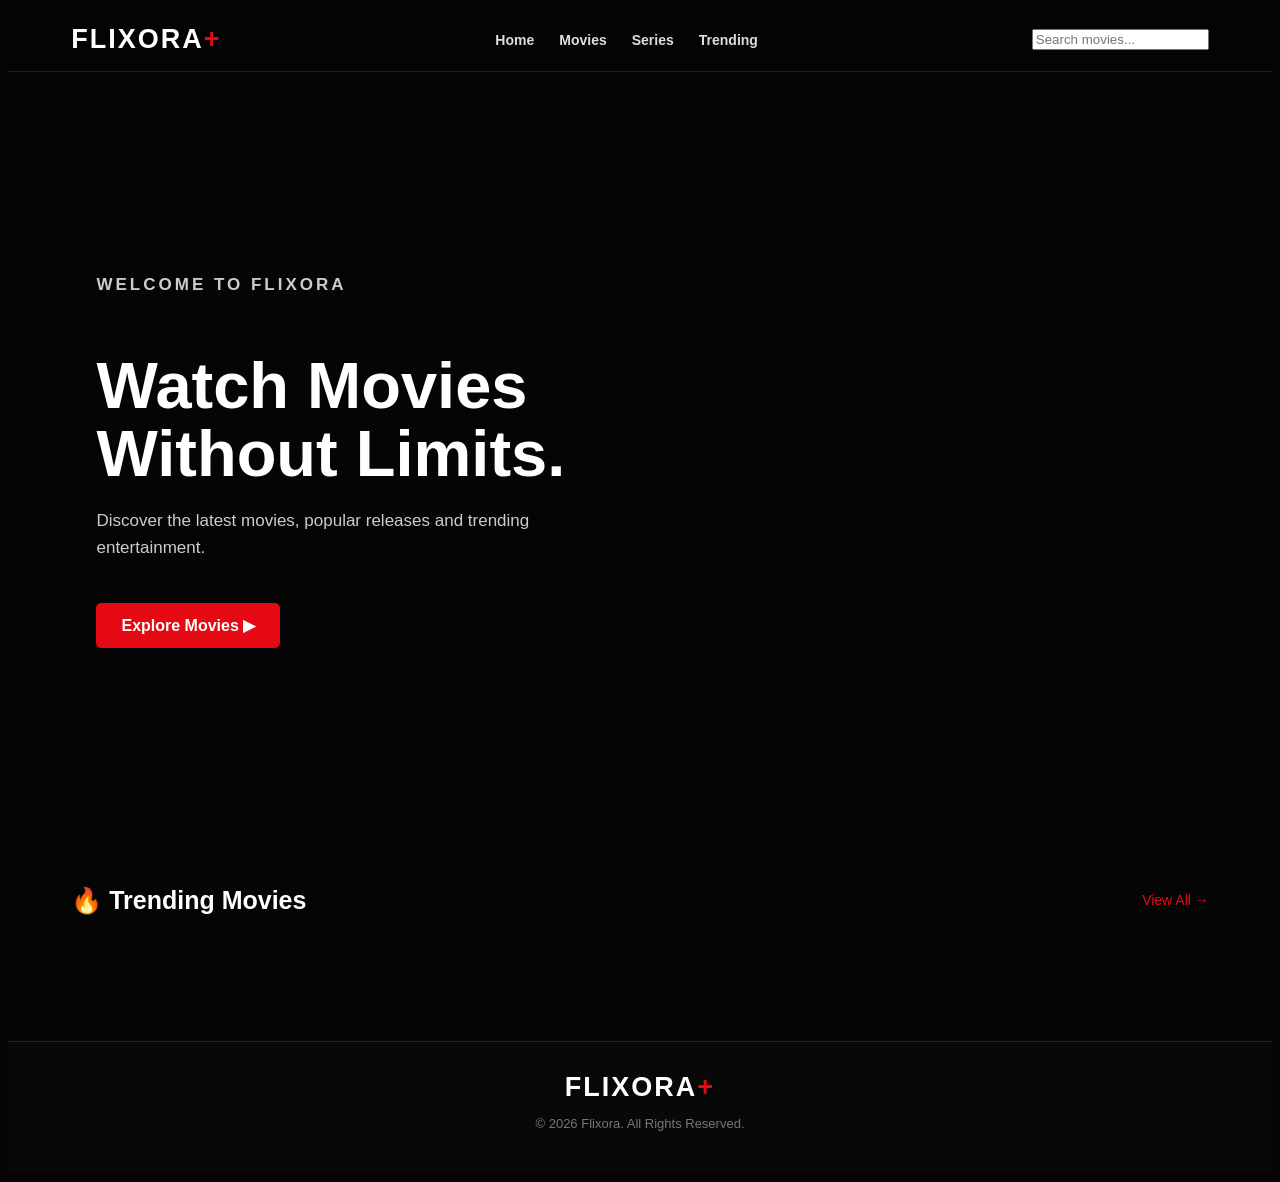
==== index.html @ 669cb9f0 "Add Flixora website files" ====
<!DOCTYPE html>
<html lang="en">

<head>
    <meta charset="UTF-8">
    <meta name="viewport" content="width=device-width, initial-scale=1.0">

    <title>Flixora 🎬</title>

    <link rel="stylesheet" href="style.css">
</head>

<body>

    <!-- ================= HEADER ================= -->

    <header class="header">

        <div class="logo">
            FLIXORA<span>+</span>
        </div>

        <nav>
            <a href="#">Home</a>
            <a href="#">Movies</a>
            <a href="#">Series</a>
            <a href="#">Trending</a>
        </nav>

        <div class="search-box">
            <input
                type="text"
                id="searchInput"
                placeholder="Search movies..."
            >
        </div>

    </header>


    <!-- ================= HERO ================= -->

    <section class="hero">

        <div class="hero-content">

            <p class="hero-small">
                WELCOME TO FLIXORA
            </p>

            <h1>
                Watch Movies<br>
                Without Limits.
            </h1>

            <p>
                Discover the latest movies, popular releases
                and trending entertainment.
            </p>

            <button class="hero-btn">
                Explore Movies ▶
            </button>

        </div>

    </section>

<!-- ================= MY LIST ================= -->

<section
    class="movies-section my-list-section"
    id="myListSection"
    style="display: none;"
>

    <div class="section-title">

        <h2>
            ❤️ My List
        </h2>

        <span>
            Your Saved Movies
        </span>

    </div>


    <div
        class="movie-grid"
        id="myListMovies"
    >

    </div>

</section>


    <!-- ================= MOVIES ================= -->

    <section class="movies-section">

        <div class="section-title">

            <h2>
                🔥 Trending Movies
            </h2>

            <span>
                View All →
            </span>

        </div>


        <div class="movie-grid">

<div id="databaseMovies"></div>

        </div>

    </section>


    <!-- ================= FOOTER ================= -->

    <footer>

        <div class="logo">
            FLIXORA<span>+</span>
        </div>

        <p>
            © 2026 Flixora. All Rights Reserved.
        </p>

    </footer>


    <script src="app.js"></script>

</body>

</html>
---- style.css ----
```css
* {
    margin: 0;
    padding: 0;
    box-sizing: border-box;
}

body {
    background: #050505;
    color: #fff;
    font-family: Arial, Helvetica, sans-serif;
}

/* ================= HEADER ================= */

.header {
    position: sticky;
    top: 0;
    z-index: 100;
    display: flex;
    align-items: center;
    justify-content: space-between;
    padding: 16px 5%;
    background: rgba(5, 5, 5, 0.97);
    border-bottom: 1px solid #222;
}

.logo {
    font-size: 27px;
    font-weight: 900;
    letter-spacing: 2px;
    color: #ffffff;
}

.logo span {
    color: #e50914;
}

.header nav {
    display: flex;
    gap: 25px;
}

.header nav a {
    color: #ddd;
    text-decoration: none;
    font-size: 14px;
    font-weight: bold;
    transition: 0.3s;
}

.header nav a:hover {
    color: #e50914;
}


/* ================= HERO ================= */

.hero {
    min-height: 62vh;
    padding: 100px 7%;
    display: flex;
    align-items: center;

    background:
        linear-gradient(
            90deg,
            #050505 0%,
            rgba(5, 5, 5, 0.85) 35%,
            rgba(5, 5, 5, 0.2) 75%,
            #050505 100%
        ),
        linear-gradient(
            0deg,
            #050505 0%,
            transparent 35%
        ),
        url("https://images.unsplash.com/photo-1489599849927-2ee91cede3ba?auto=format&fit=crop&w=1600&q=80");

    background-size: cover;
    background-position: center;
}

.hero-content {
    max-width: 600px;
}

.hero-small {
    color: #e50914;
    font-size: 14px;
    font-weight: bold;
    letter-spacing: 3px;
    margin-bottom: 15px;
}

.hero h1 {
    font-size: clamp(38px, 6vw, 65px);
    line-height: 1.05;
    margin-bottom: 18px;
}

.hero p {
    max-width: 520px;
    color: #ccc;
    font-size: 17px;
    line-height: 1.6;
}

.hero-btn {
    margin-top: 25px;
    padding: 13px 25px;
    border: none;
    border-radius: 5px;
    background: #e50914;
    color: white;
    font-size: 16px;
    font-weight: bold;
    cursor: pointer;
    transition: 0.3s;
}

.hero-btn:hover {
    background: #b20710;
    transform: translateY(-2px);
}


/* ================= MOVIES ================= */

.movies-section {
    padding: 35px 5%;
}

.section-title {
    display: flex;
    align-items: center;
    justify-content: space-between;
    margin-bottom: 20px;
}

.section-title h2 {
    font-size: 25px;
}

.section-title span {
    color: #e50914;
    font-size: 14px;
    cursor: pointer;
}


/* ================= MOVIE GRID ================= */

.movie-grid {
    display: grid;
    grid-template-columns: repeat(4, 1fr);
    gap: 18px;
}


/* ================= MOVIE CARD ================= */

.movie-card {
    position: relative;
    min-width: 0;
    height: 330px;
    overflow: hidden;
    border-radius: 8px;
    background: #151515;
    cursor: pointer;
    transition: 0.3s ease;
}

.movie-card:hover {
    transform: scale(1.04);
    box-shadow: 0 10px 35px rgba(0, 0, 0, 0.7);
}


/* ================= POSTER ================= */

.movie-card img {
    width: 100%;
    height: 100%;
    object-fit: cover;
    display: block;
}


/* ================= OVERLAY ================= */

.movie-card::after {
    content: "";
    position: absolute;
    left: 0;
    right: 0;
    bottom: 0;
    height: 60%;

    background: linear-gradient(
        transparent,
        rgba(0, 0, 0, 0.95)
    );

    pointer-events: none;
}


/* ================= MOVIE INFO ================= */

.movie-info {
    position: absolute;
    z-index: 2;
    left: 14px;
    right: 14px;
    bottom: 13px;
}

.movie-info h3 {
    font-size: 18px;
    margin-bottom: 7px;
}

.movie-meta {
    display: flex;
    gap: 12px;
    margin-bottom: 10px;
}

.movie-meta span {
    color: #ccc;
    font-size: 13px;
}


/* ================= WATCH BUTTON ================= */

.watch-btn {
    display: inline-block;
    text-decoration: none;
    border: none;
    background: #e50914;
    color: white;
    padding: 8px 13px;
    border-radius: 4px;
    font-size: 12px;
    font-weight: bold;
    cursor: pointer;
    transition: 0.3s;
}

.watch-btn:hover {
    background: #b20710;
}

.watch-btn:hover {
    background: #b20710;
}


/* ================= FOOTER ================= */

footer {
    margin-top: 50px;
    padding: 30px 5%;
    text-align: center;
    background: #080808;
    border-top: 1px solid #222;
}

footer .logo {
    margin-bottom: 10px;
}

footer p {
    color: #777;
    font-size: 13px;
}


/* ================= TABLET ================= */

@media (max-width: 900px) {

    .movie-grid {
        grid-template-columns: repeat(3, 1fr);
    }

    .header nav {
        gap: 15px;
    }
}


/* ================= MOBILE ================= */

@media (max-width: 700px) {

    .header {
        padding: 14px 18px;
    }

    .logo {
        font-size: 22px;
    }

    .header nav {
        display: none;
    }

    .hero {
        min-height: 55vh;
        padding: 70px 22px;
    }

    .hero h1 {
        font-size: 38px;
    }

    .hero p {
        font-size: 14px;
    }

    .movies-section {
        padding: 25px 18px;
    }

    .movie-grid {
        grid-template-columns: repeat(2, 1fr);
        gap: 12px;
    }

    .movie-card {
        height: 270px;
    }

    .movie-info {
        left: 10px;
        right: 10px;
        bottom: 10px;
    }

    .movie-info h3 {
        font-size: 15px;
    }

    .movie-meta {
        gap: 8px;
    }

    .watch-btn {
        padding: 7px 10px;
        font-size: 11px;
    }
}

/* ================= DATABASE MOVIE GRID ================= */

#databaseMovies {
    display: grid;
    grid-template-columns: repeat(4, 1fr);
    gap: 25px;
    width: 100%;
}

#databaseMovies .movie-card {
    width: 100%;
}


/* ================= TABLET ================= */

@media (max-width: 900px) {

    #databaseMovies {
        grid-template-columns: repeat(3, 1fr);
    }

}


/* ================= MOBILE ================= */

@media (max-width: 600px) {

    #databaseMovies {
        grid-template-columns: repeat(2, 1fr);
        gap: 15px;
    }

}

/* ================= DATABASE MOVIE POSTER SIZE ================= */

#databaseMovies .movie-card img {
    width: 100%;
    height: 260px;
    object-fit: cover;
    display: block;
}


/* ================= MOBILE ================= */

@media (max-width: 600px) {

    #databaseMovies .movie-card img {
        height: 230px;
    }

}
/* ================= FINAL DATABASE FIX ================= */

#databaseMovies {
    display: contents;
}

#databaseMovies .movie-card img {
    width: 100%;
    height: 100%;
    object-fit: cover;
}
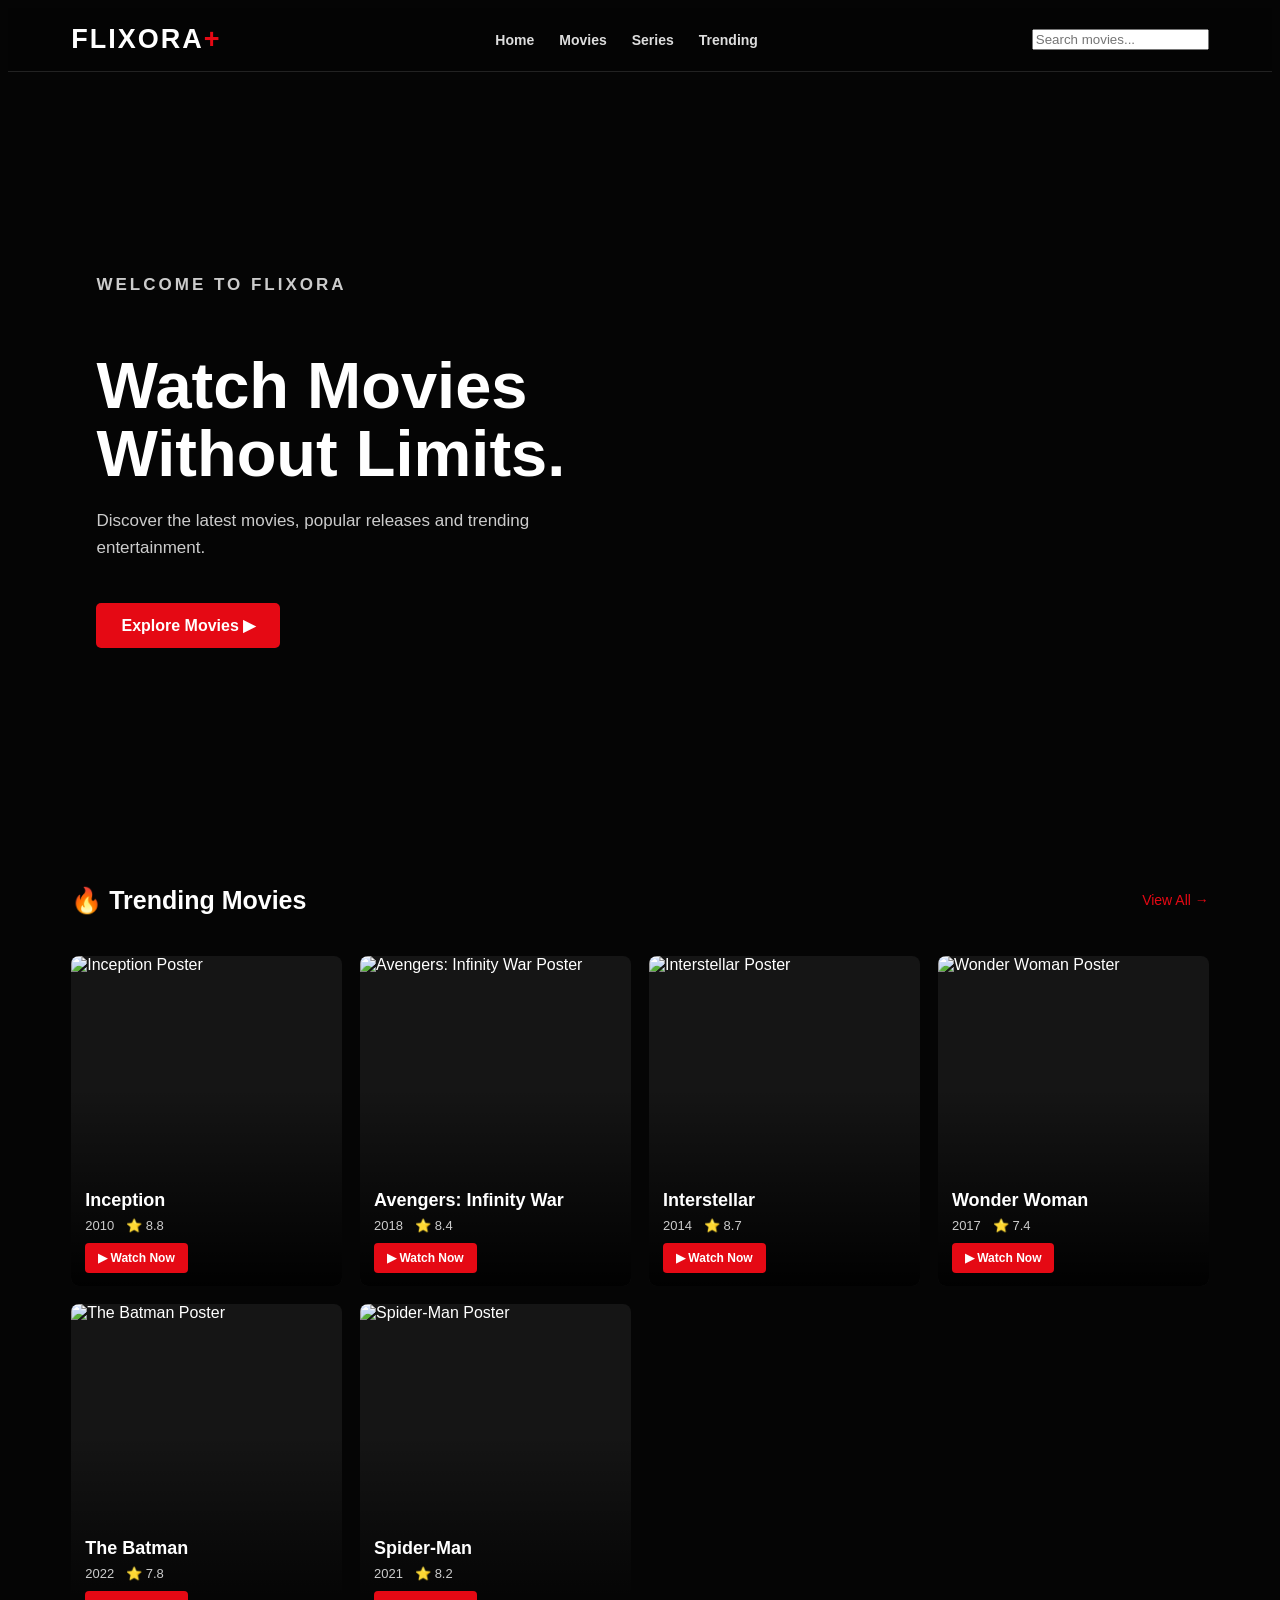
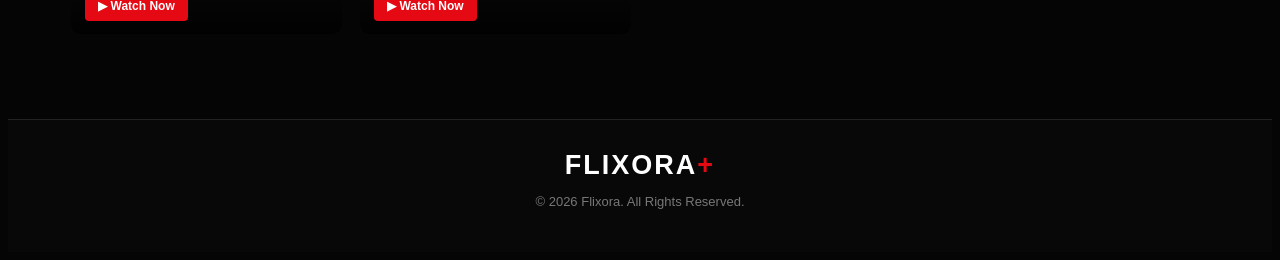
==== commit 2b9b7254: "Add files via upload" ====
--- a/index.html
+++ b/index.html
@@ -58,9 +58,9 @@
                 and trending entertainment.
             </p>
 
-            <button class="hero-btn">
-                Explore Movies ▶
-            </button>
+<button class="hero-btn" id="exploreMoviesBtn">
+    Explore Movies ▶
+</button>
 
         </div>
 
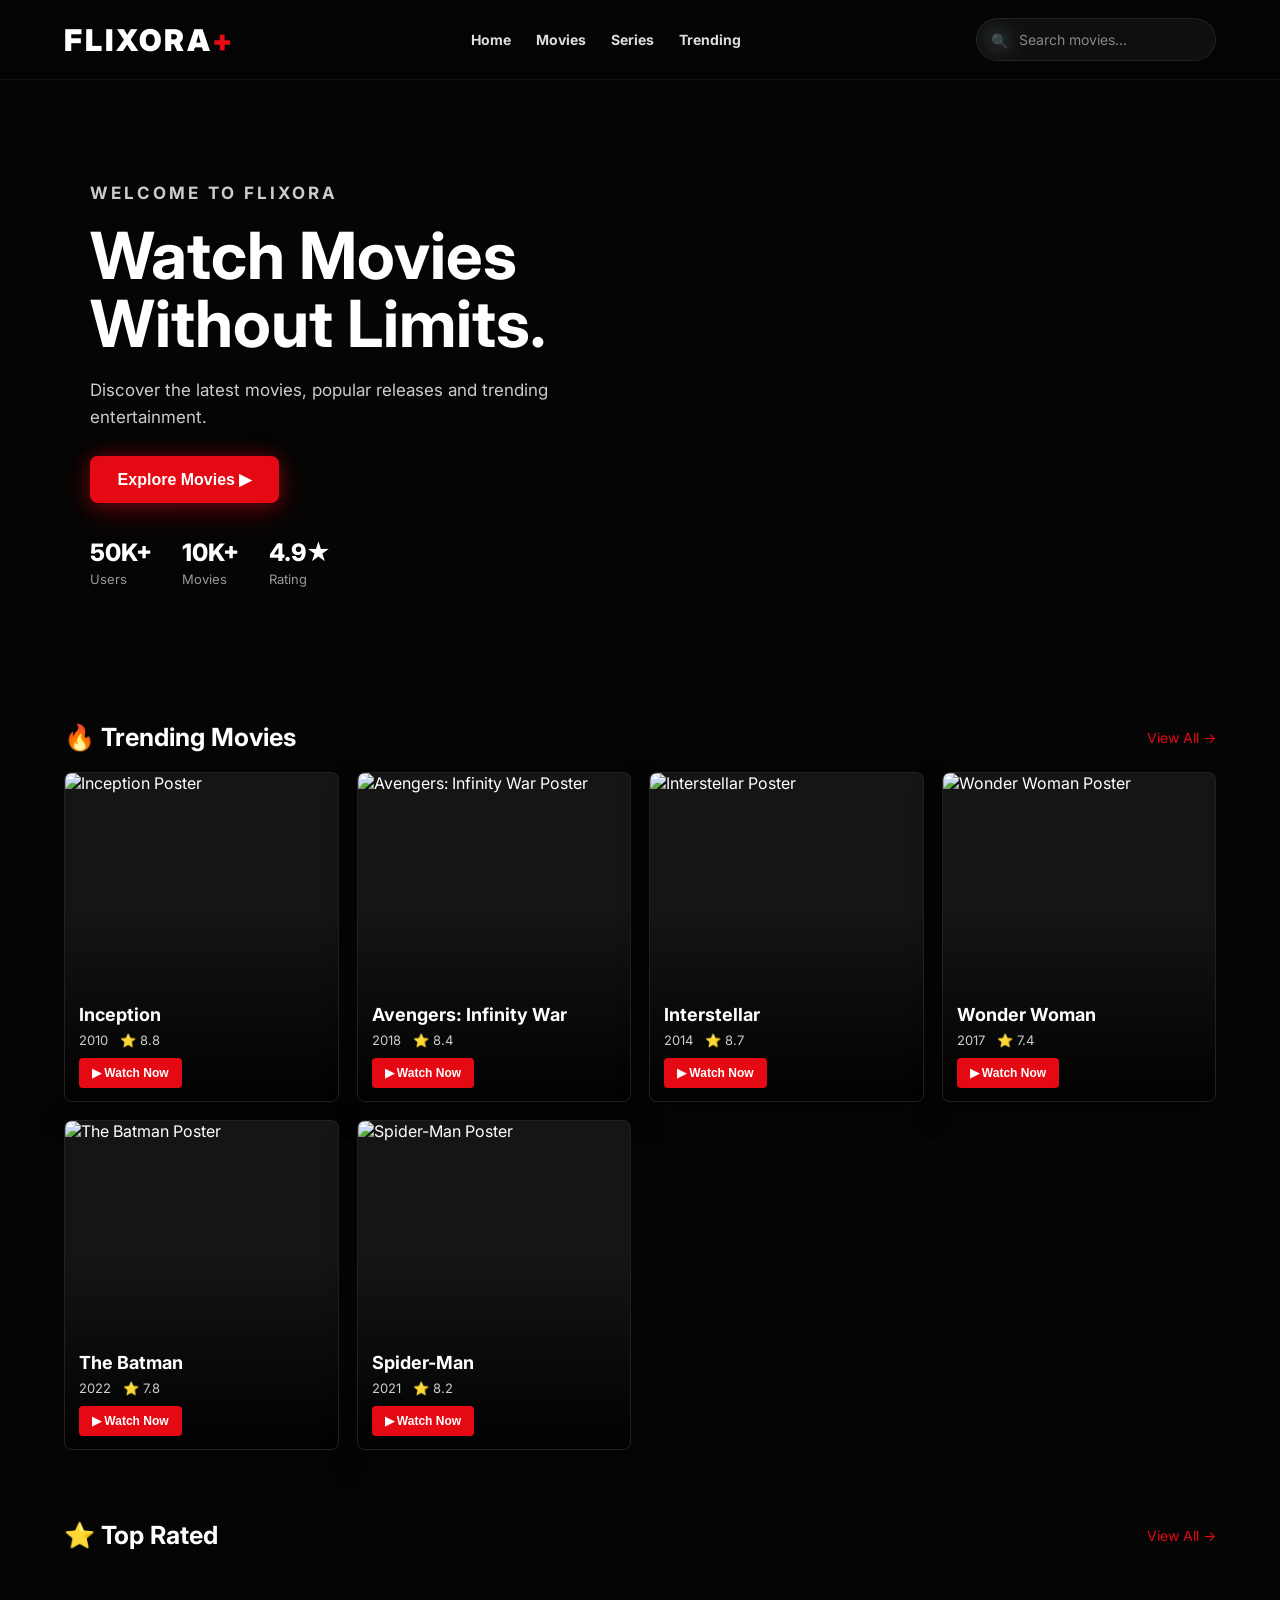
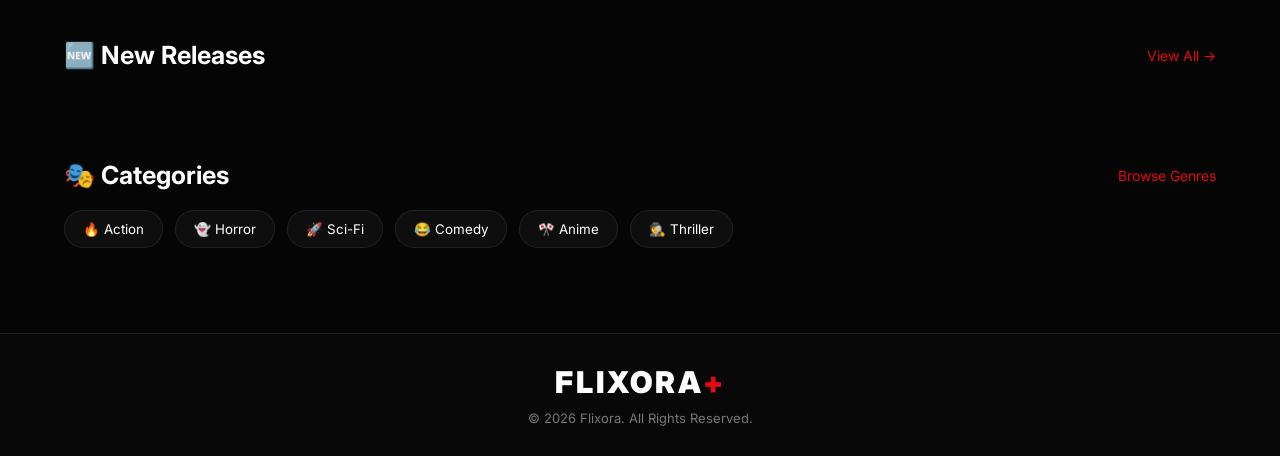
==== commit c7c0f680: "Add files via upload" ====
--- a/index.html
+++ b/index.html
@@ -6,6 +6,8 @@
     <meta name="viewport" content="width=device-width, initial-scale=1.0">
 
     <title>Flixora 🎬</title>
+
+<link href="https://fonts.googleapis.com/css2?family=Inter:wght@400;500;600;700;800;900&display=swap" rel="stylesheet">
 
     <link rel="stylesheet" href="style.css">
 </head>
@@ -27,13 +29,17 @@
             <a href="#">Trending</a>
         </nav>
 
-        <div class="search-box">
-            <input
-                type="text"
-                id="searchInput"
-                placeholder="Search movies..."
-            >
-        </div>
+<div class="search-box">
+
+    <span class="search-icon">🔍</span>
+
+    <input
+        type="text"
+        id="searchInput"
+        placeholder="Search movies..."
+    >
+
+</div>
 
     </header>
 
@@ -62,7 +68,26 @@
     Explore Movies ▶
 </button>
 
-        </div>
+<div class="hero-stats">
+
+    <div class="hero-stat">
+        <strong>50K+</strong>
+        <span>Users</span>
+    </div>
+
+    <div class="hero-stat">
+        <strong>10K+</strong>
+        <span>Movies</span>
+    </div>
+
+    <div class="hero-stat">
+        <strong>4.9★</strong>
+        <span>Rating</span>
+    </div>
+
+</div>
+
+</div>
 
     </section>
 
@@ -122,6 +147,56 @@
 
     </section>
 
+<section class="movies-section">
+
+    <div class="section-title">
+        <h2>⭐ Top Rated</h2>
+        <span>View All →</span>
+    </div>
+
+    <div class="movie-grid" id="topRatedMovies">
+
+    </div>
+
+</section>
+
+<section class="movies-section">
+
+    <div class="section-title">
+        <h2>🆕 New Releases</h2>
+        <span>View All →</span>
+    </div>
+
+    <div class="movie-grid" id="newReleaseMovies">
+
+    </div>
+
+</section>
+
+<section class="movies-section">
+
+    <div class="section-title">
+        <h2>🎭 Categories</h2>
+        <span>Browse Genres</span>
+    </div>
+
+    <div class="category-row">
+
+        <button class="category-btn">🔥 Action</button>
+
+        <button class="category-btn">👻 Horror</button>
+
+        <button class="category-btn">🚀 Sci-Fi</button>
+
+        <button class="category-btn">😂 Comedy</button>
+
+        <button class="category-btn">🎌 Anime</button>
+
+        <button class="category-btn">🕵️ Thriller</button>
+
+    </div>
+
+</section>
 
     <!-- ================= FOOTER ================= -->
 
--- a/style.css
+++ b/style.css
@@ -1,4 +1,5 @@
-```css
+@import url('https://fonts.googleapis.com/css2?family=Inter:wght@400;500;600;700;800;900&display=swap');
+
 * {
     margin: 0;
     padding: 0;
@@ -8,7 +9,7 @@
 body {
     background: #050505;
     color: #fff;
-    font-family: Arial, Helvetica, sans-serif;
+    font-family: 'Inter', sans-serif;
 }
 
 /* ================= HEADER ================= */
@@ -16,20 +17,33 @@
 .header {
     position: sticky;
     top: 0;
-    z-index: 100;
+    z-index: 999;
+
     display: flex;
     align-items: center;
     justify-content: space-between;
-    padding: 16px 5%;
-    background: rgba(5, 5, 5, 0.97);
-    border-bottom: 1px solid #222;
+
+    padding: 18px 5%;
+
+    background: rgba(5,5,5,.72);
+
+    backdrop-filter: blur(16px);
+    -webkit-backdrop-filter: blur(16px);
+
+    border-bottom: 1px solid rgba(255,255,255,.05);
+
+    transition: .3s ease;
 }
 
 .logo {
-    font-size: 27px;
+    font-size: 30px;
     font-weight: 900;
-    letter-spacing: 2px;
-    color: #ffffff;
+    letter-spacing: 3px;
+    color: #fff;
+
+    text-transform: uppercase;
+
+    cursor: pointer;
 }
 
 .logo span {
@@ -53,6 +67,50 @@
     color: #e50914;
 }
 
+/* ================= SEARCH BOX ================= */
+
+.search-box {
+    position: relative;
+}
+
+.search-box input {
+width: 240px;
+padding: 12px 18px;
+padding-left: 42px;
+
+border: 1px solid rgba(255,255,255,.08);
+border-radius: 999px;
+
+background: rgba(255,255,255,.05);
+backdrop-filter: blur(10px);
+
+color: #fff;
+
+font-size: 14px;
+font-family: 'Inter', sans-serif;
+
+outline: none;
+
+transition: all .3s ease;
+}
+
+.search-box input:focus {
+
+    width: 280px;
+
+    border-color: #e50914;
+
+    background: rgba(255,255,255,.08);
+
+    box-shadow:
+        0 0 0 3px rgba(229,9,20,.15),
+        0 10px 30px rgba(229,9,20,.15);
+
+}
+
+.search-box input::placeholder {
+    color: #888;
+}
 
 /* ================= HERO ================= */
 
@@ -79,10 +137,38 @@
 
     background-size: cover;
     background-position: center;
+    animation: heroZoom 20s ease-in-out infinite alternate;
+}
+
+@keyframes heroZoom {
+
+    from {
+        background-size: 100%;
+    }
+
+    to {
+        background-size: 110%;
+    }
+
 }
 
 .hero-content {
-    max-width: 600px;
+    max-width: 650px;
+    animation: heroFade 1s ease;
+}
+
+@keyframes heroFade {
+
+    from {
+        opacity: 0;
+        transform: translateY(25px);
+    }
+
+    to {
+        opacity: 1;
+        transform: translateY(0);
+    }
+
 }
 
 .hero-small {
@@ -108,20 +194,35 @@
 
 .hero-btn {
     margin-top: 25px;
-    padding: 13px 25px;
+    padding: 14px 28px;
     border: none;
-    border-radius: 5px;
+    border-radius: 8px;
+
     background: #e50914;
     color: white;
+
     font-size: 16px;
-    font-weight: bold;
+    font-weight: 700;
+
     cursor: pointer;
-    transition: 0.3s;
+
+    transition: all .3s ease;
+
+    box-shadow:
+        0 0 20px rgba(229,9,20,.35),
+        0 10px 30px rgba(229,9,20,.25);
 }
 
 .hero-btn:hover {
-    background: #b20710;
-    transform: translateY(-2px);
+    background: #ff1e28;
+
+    transform:
+        translateY(-3px)
+        scale(1.03);
+
+    box-shadow:
+        0 0 30px rgba(229,9,20,.55),
+        0 15px 40px rgba(229,9,20,.35);
 }
 
 
@@ -167,13 +268,27 @@
     overflow: hidden;
     border-radius: 8px;
     background: #151515;
+    
+    border: 1px solid rgba(255,255,255,.05);
+
+box-shadow:
+    0 10px 30px rgba(0,0,0,.35);
+    
     cursor: pointer;
     transition: 0.3s ease;
 }
 
 .movie-card:hover {
-    transform: scale(1.04);
-    box-shadow: 0 10px 35px rgba(0, 0, 0, 0.7);
+    transform:
+        translateY(-8px)
+        scale(1.03);
+
+    border-color:
+        rgba(229,9,20,.35);
+
+    box-shadow:
+        0 25px 60px rgba(0,0,0,.7),
+        0 0 30px rgba(229,9,20,.12);
 }
 
 
@@ -205,6 +320,51 @@
     pointer-events: none;
 }
 
+.movie-card::before {
+
+    content: "▶";
+
+    position: absolute;
+
+    top: 50%;
+    left: 50%;
+
+    transform:
+        translate(-50%, -50%)
+        scale(.7);
+
+    width: 70px;
+    height: 70px;
+
+    display: flex;
+    align-items: center;
+    justify-content: center;
+
+    border-radius: 50%;
+
+    background: rgba(0,0,0,.65);
+
+    backdrop-filter: blur(10px);
+
+    font-size: 28px;
+    color: #fff;
+
+    opacity: 0;
+
+    transition: all .3s ease;
+
+    z-index: 3;
+}
+
+.movie-card:hover::before {
+
+    opacity: 1;
+
+    transform:
+        translate(-50%, -50%)
+        scale(1);
+
+}
 
 /* ================= MOVIE INFO ================= */
 
@@ -253,11 +413,6 @@
     background: #b20710;
 }
 
-.watch-btn:hover {
-    background: #b20710;
-}
-
-
 /* ================= FOOTER ================= */
 
 footer {
@@ -419,4 +574,109 @@
     width: 100%;
     height: 100%;
     object-fit: cover;
+}
+
+.search-icon {
+    position: absolute;
+    left: 15px;
+    top: 50%;
+    transform: translateY(-50%);
+
+    color: #888;
+    font-size: 14px;
+
+    pointer-events: none;
+}
+
+.category-row {
+    display: flex;
+    gap: 12px;
+    flex-wrap: wrap;
+}
+
+.category-btn {
+    border: 1px solid rgba(255,255,255,.08);
+    background: rgba(255,255,255,.04);
+
+    color: #fff;
+
+    padding: 10px 18px;
+
+    border-radius: 999px;
+
+    cursor: pointer;
+
+    font-family: 'Inter', sans-serif;
+
+    transition: all .3s ease;
+}
+
+.category-btn:hover {
+
+    background: #e50914;
+
+    border-color: #e50914;
+
+    transform: translateY(-2px);
+
+    box-shadow:
+        0 10px 25px rgba(229,9,20,.25);
+}
+
+.hero-stats {
+    display: flex;
+    gap: 30px;
+    margin-top: 35px;
+}
+
+.hero-stat {
+    display: flex;
+    flex-direction: column;
+}
+
+.hero-stat strong {
+    font-size: 24px;
+    font-weight: 800;
+    color: #fff;
+}
+
+.hero-stat span {
+    color: #999;
+    font-size: 13px;
+    margin-top: 4px;
+}
+
+@media (max-width: 700px) {
+
+    .hero-stats {
+        gap: 18px;
+        flex-wrap: wrap;
+    }
+
+    .hero-stat strong {
+        font-size: 18px;
+    }
+
+}
+
+.rating-badge {
+
+    display: inline-flex;
+    align-items: center;
+
+    padding: 4px 10px;
+
+    border-radius: 999px;
+
+    background: rgba(255, 193, 7, .15);
+
+    border: 1px solid rgba(255, 193, 7, .35);
+
+    color: #ffd54f;
+
+    font-size: 12px;
+    font-weight: 700;
+
+    backdrop-filter: blur(10px);
+
 }
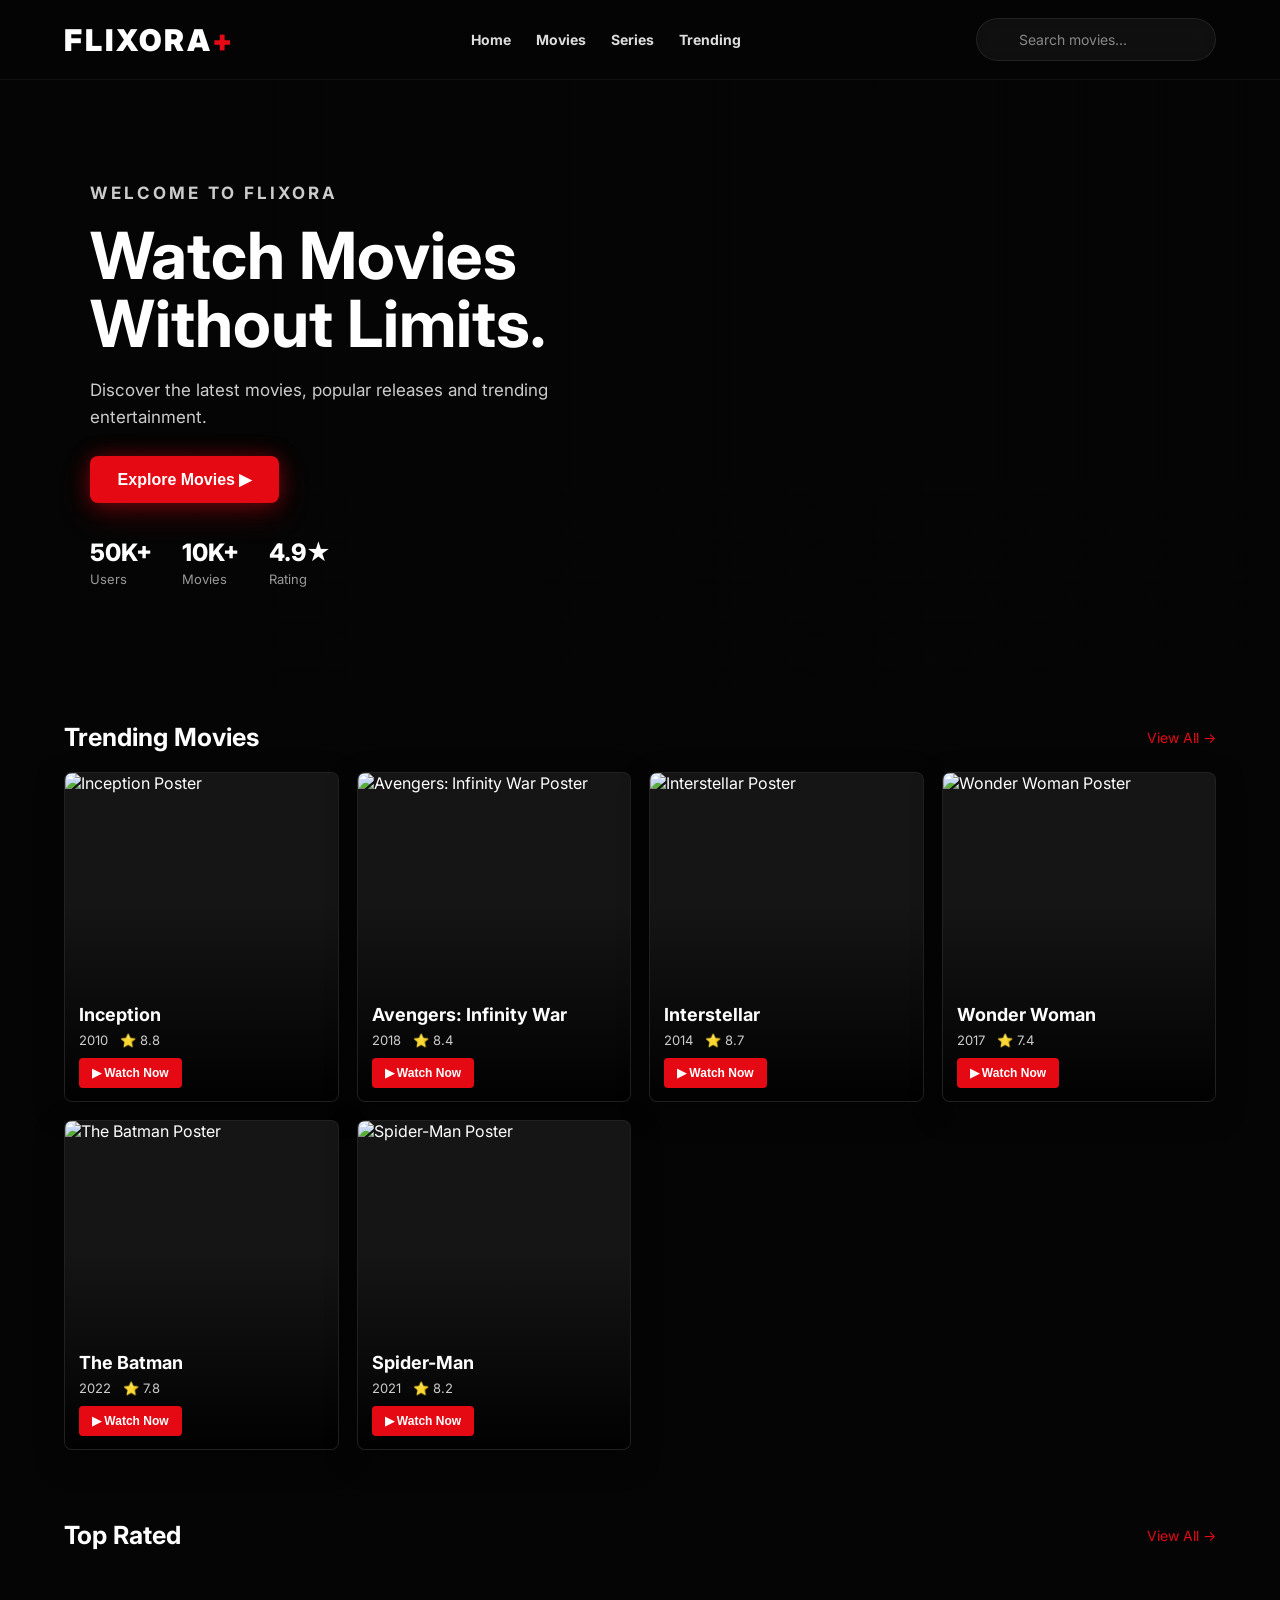
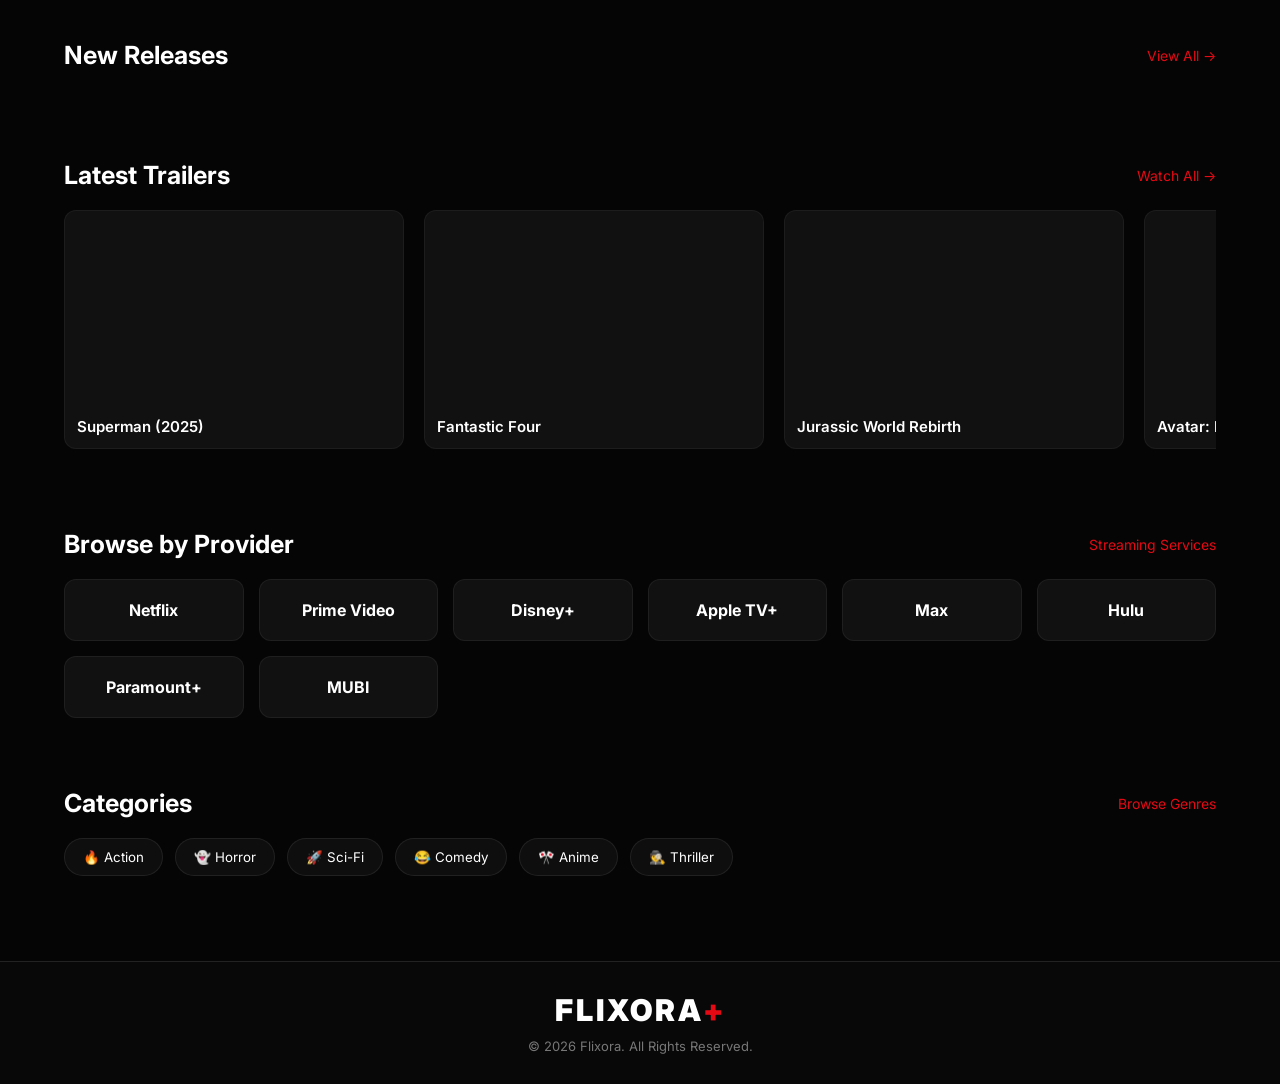
==== commit 0666c986: "Add files via upload" ====
--- a/index.html
+++ b/index.html
@@ -10,6 +10,7 @@
 <link href="https://fonts.googleapis.com/css2?family=Inter:wght@400;500;600;700;800;900&display=swap" rel="stylesheet">
 
     <link rel="stylesheet" href="style.css">
+    <script src="https://unpkg.com/lucide@latest"></script>
 </head>
 
 <body>
@@ -31,7 +32,9 @@
 
 <div class="search-box">
 
-    <span class="search-icon">🔍</span>
+<span class="search-icon">
+    <i data-lucide="search"></i>
+</span>
 
     <input
         type="text"
@@ -101,9 +104,10 @@
 
     <div class="section-title">
 
-        <h2>
-            ❤️ My List
-        </h2>
+<h2>
+    <i data-lucide="heart"></i>
+    My List
+</h2>
 
         <span>
             Your Saved Movies
@@ -128,9 +132,10 @@
 
         <div class="section-title">
 
-            <h2>
-                🔥 Trending Movies
-            </h2>
+<h2>
+    <i data-lucide="flame"></i>
+    Trending Movies
+</h2>
 
             <span>
                 View All →
@@ -150,7 +155,10 @@
 <section class="movies-section">
 
     <div class="section-title">
-        <h2>⭐ Top Rated</h2>
+<h2>
+    <i data-lucide="star"></i>
+    Top Rated
+</h2>
         <span>View All →</span>
     </div>
 
@@ -163,7 +171,10 @@
 <section class="movies-section">
 
     <div class="section-title">
-        <h2>🆕 New Releases</h2>
+<h2>
+    <i data-lucide="sparkles"></i>
+    New Releases
+</h2>
         <span>View All →</span>
     </div>
 
@@ -176,7 +187,75 @@
 <section class="movies-section">
 
     <div class="section-title">
-        <h2>🎭 Categories</h2>
+        <h2>
+            <i data-lucide="play-circle"></i>
+            Latest Trailers
+        </h2>
+        <span>Watch All →</span>
+    </div>
+
+    <div class="trailer-row">
+
+        <div class="trailer-card">
+            <iframe src="https://www.youtube.com/embed/73_1biulkYk"
+                allowfullscreen></iframe>
+            <h3>Superman (2025)</h3>
+        </div>
+
+        <div class="trailer-card">
+            <iframe src="https://www.youtube.com/embed/uYPbbksJxIg"
+                allowfullscreen></iframe>
+            <h3>Fantastic Four</h3>
+        </div>
+
+        <div class="trailer-card">
+            <iframe src="https://www.youtube.com/embed/RH3OxVFvTeg"
+                allowfullscreen></iframe>
+            <h3>Jurassic World Rebirth</h3>
+        </div>
+
+        <div class="trailer-card">
+            <iframe src="https://www.youtube.com/embed/VQRLujxTm3c"
+                allowfullscreen></iframe>
+            <h3>Avatar: Fire and Ash</h3>
+        </div>
+
+    </div>
+
+</section>
+
+<section class="movies-section">
+
+    <div class="section-title">
+        <h2>
+            <i data-lucide="tv"></i>
+            Browse by Provider
+        </h2>
+        <span>Streaming Services</span>
+    </div>
+
+    <div class="provider-grid">
+
+        <div class="provider-card">Netflix</div>
+        <div class="provider-card">Prime Video</div>
+        <div class="provider-card">Disney+</div>
+        <div class="provider-card">Apple TV+</div>
+        <div class="provider-card">Max</div>
+        <div class="provider-card">Hulu</div>
+        <div class="provider-card">Paramount+</div>
+        <div class="provider-card">MUBI</div>
+
+    </div>
+
+</section>
+
+<section class="movies-section">
+
+    <div class="section-title">
+<h2>
+    <i data-lucide="layout-grid"></i>
+    Categories
+</h2>
         <span>Browse Genres</span>
     </div>
 
--- a/style.css
+++ b/style.css
@@ -679,4 +679,74 @@
 
     backdrop-filter: blur(10px);
 
+}
+
+/* ================= TRAILERS ================= */
+
+.trailer-row{
+    display:flex;
+    gap:20px;
+    overflow-x:auto;
+    padding-bottom:10px;
+}
+
+.trailer-row::-webkit-scrollbar{
+    height:6px;
+}
+
+.trailer-card{
+    min-width:340px;
+    background:#111;
+    border-radius:12px;
+    overflow:hidden;
+    border:1px solid rgba(255,255,255,.05);
+}
+
+.trailer-card iframe{
+    width:100%;
+    height:190px;
+    border:none;
+}
+
+.trailer-card h3{
+    padding:12px;
+    font-size:15px;
+    font-weight:600;
+}
+
+@media(max-width:700px){
+
+    .trailer-card{
+        min-width:280px;
+    }
+
+    .trailer-card iframe{
+        height:160px;
+    }
+
+}
+
+/* ================= PROVIDERS ================= */
+
+.provider-grid{
+    display:grid;
+    grid-template-columns:repeat(auto-fit,minmax(160px,1fr));
+    gap:15px;
+}
+
+.provider-card{
+    background:#111;
+    border:1px solid rgba(255,255,255,.06);
+    border-radius:12px;
+    padding:20px;
+    text-align:center;
+    font-weight:700;
+    transition:.3s ease;
+    cursor:pointer;
+}
+
+.provider-card:hover{
+    transform:translateY(-5px);
+    border-color:#e50914;
+    box-shadow:0 10px 30px rgba(229,9,20,.2);
 }
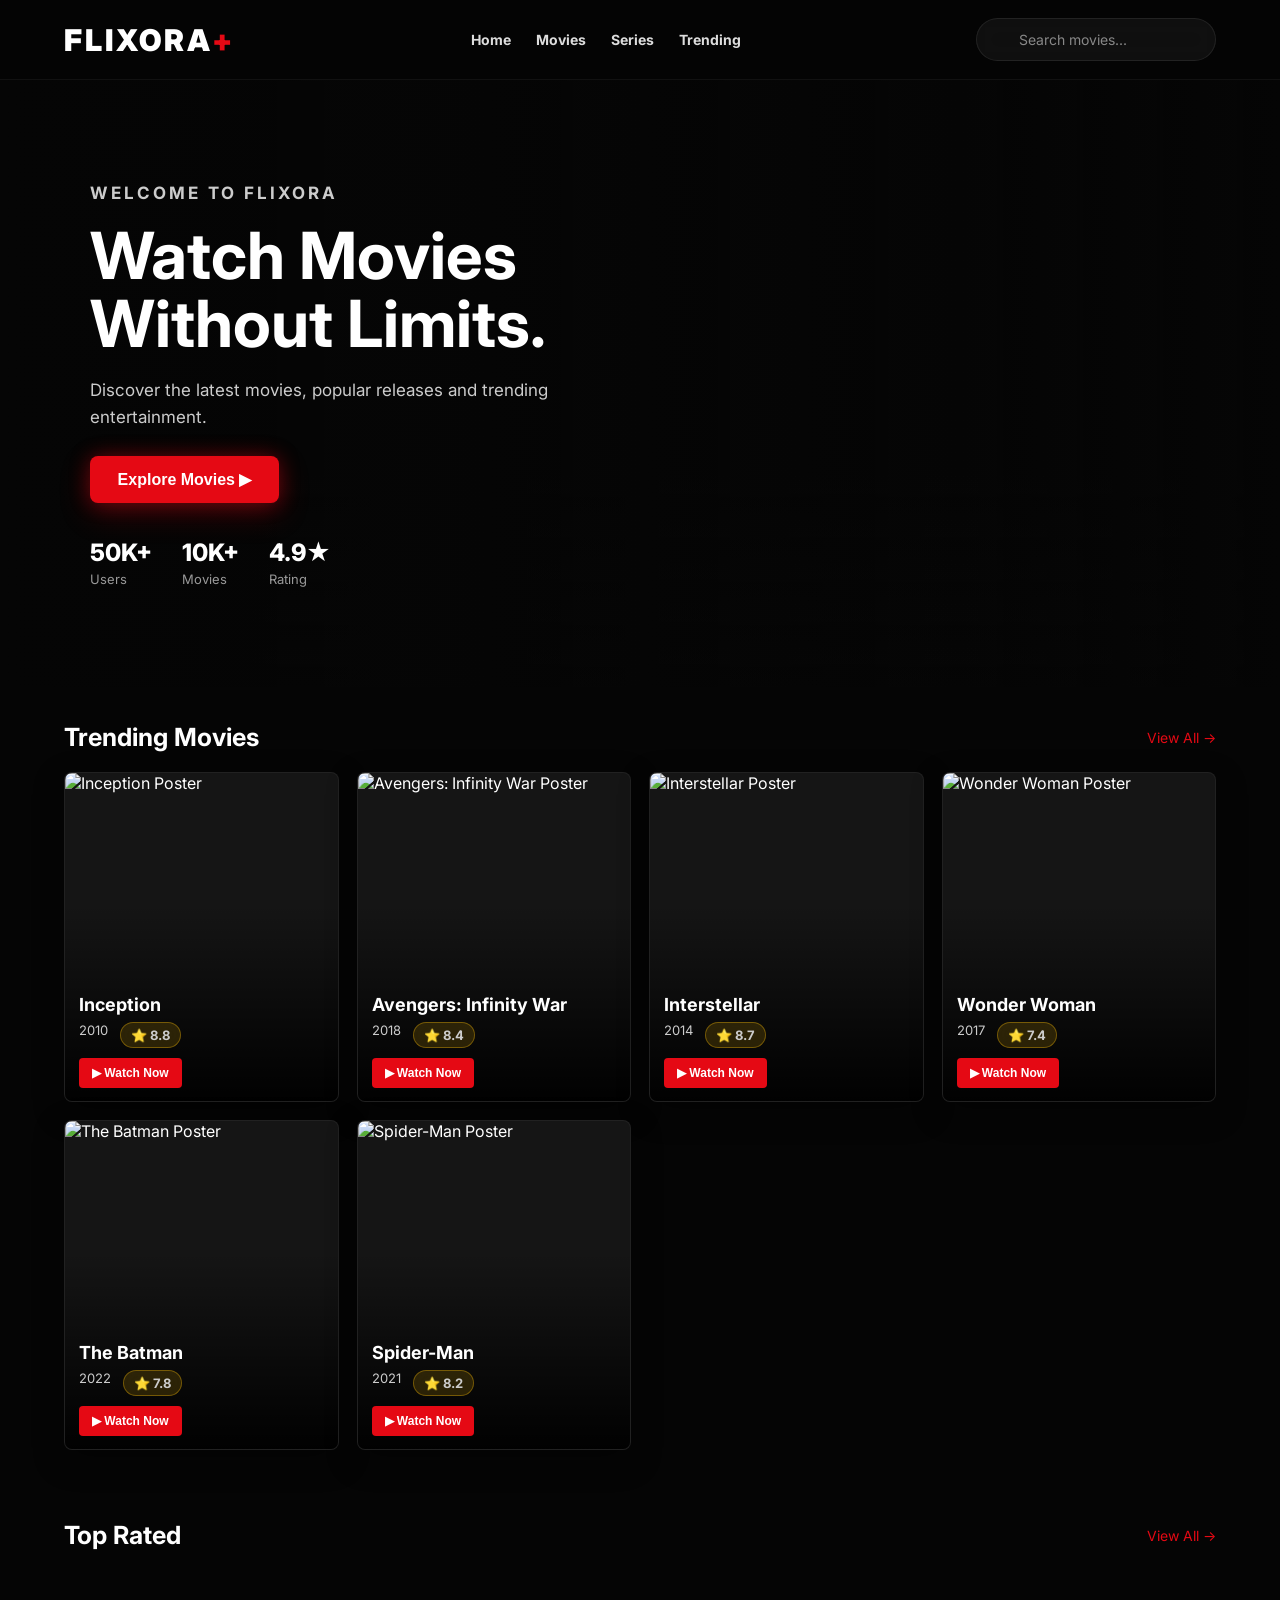
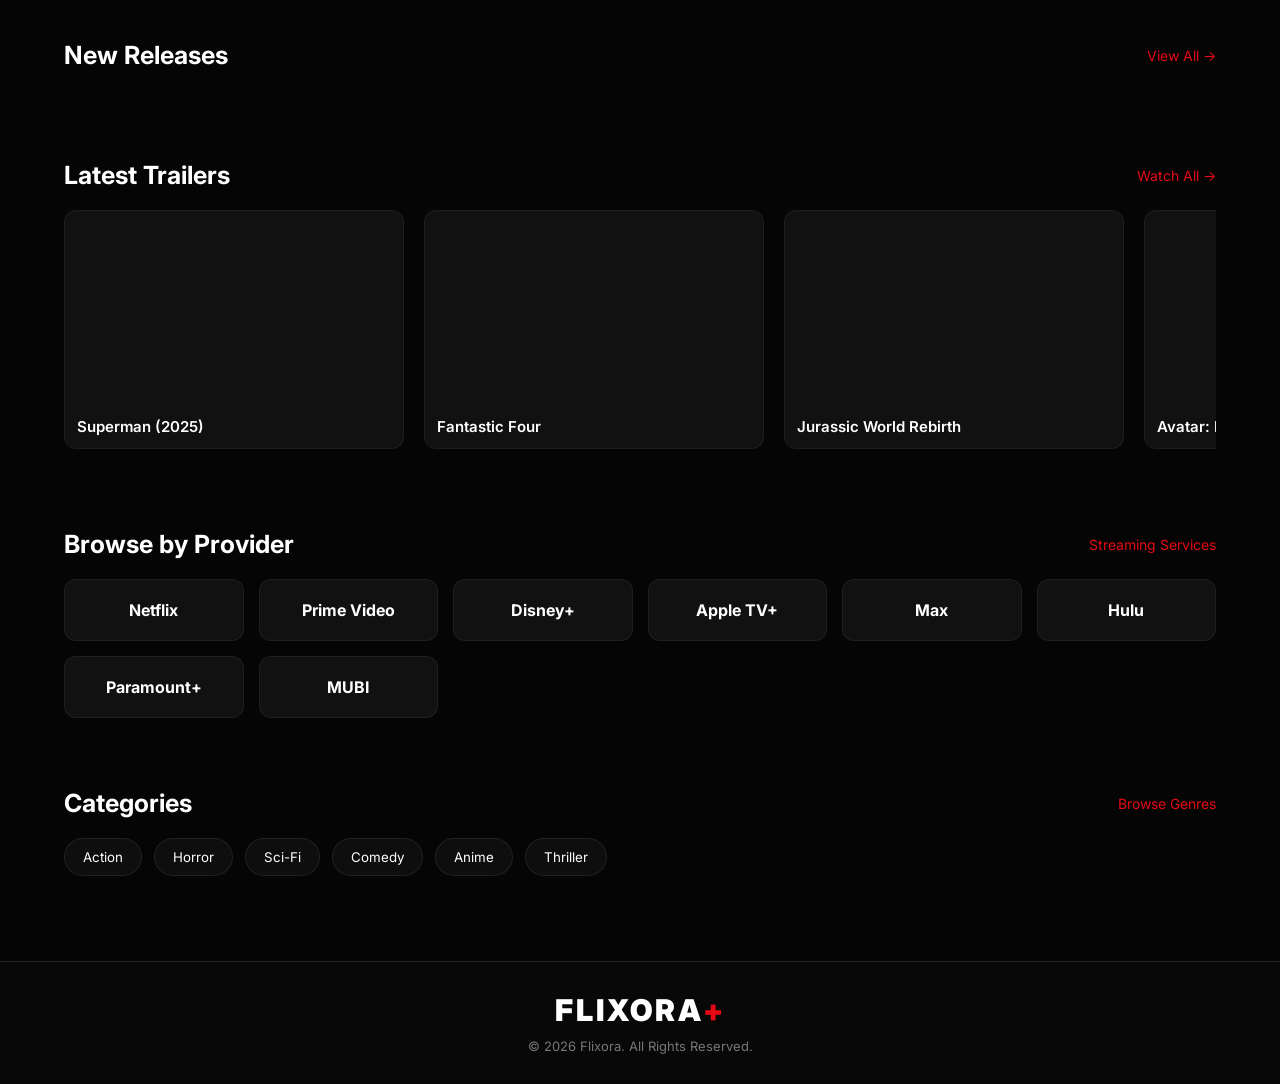
==== commit 1e5db81b: "Add files via upload" ====
--- a/index.html
+++ b/index.html
@@ -261,17 +261,35 @@
 
     <div class="category-row">
 
-        <button class="category-btn">🔥 Action</button>
-
-        <button class="category-btn">👻 Horror</button>
-
-        <button class="category-btn">🚀 Sci-Fi</button>
-
-        <button class="category-btn">😂 Comedy</button>
-
-        <button class="category-btn">🎌 Anime</button>
-
-        <button class="category-btn">🕵️ Thriller</button>
+<button class="category-btn">
+    <i data-lucide="zap"></i>
+    Action
+</button>
+
+<button class="category-btn">
+    <i data-lucide="ghost"></i>
+    Horror
+</button>
+
+<button class="category-btn">
+    <i data-lucide="rocket"></i>
+    Sci-Fi
+</button>
+
+<button class="category-btn">
+    <i data-lucide="laugh"></i>
+    Comedy
+</button>
+
+<button class="category-btn">
+    <i data-lucide="tv"></i>
+    Anime
+</button>
+
+<button class="category-btn">
+    <i data-lucide="shield-alert"></i>
+    Thriller
+</button>
 
     </div>
 
--- a/style.css
+++ b/style.css
@@ -749,4 +749,16 @@
     transform:translateY(-5px);
     border-color:#e50914;
     box-shadow:0 10px 30px rgba(229,9,20,.2);
+}
+
+/* ================= TRAILER HOVER EFFECT ================= */
+
+.trailer-card{
+    transition:.3s ease;
+}
+
+.trailer-card:hover{
+    transform:translateY(-6px);
+    box-shadow:0 15px 40px rgba(229,9,20,.25);
+    border-color:#e50914;
 }
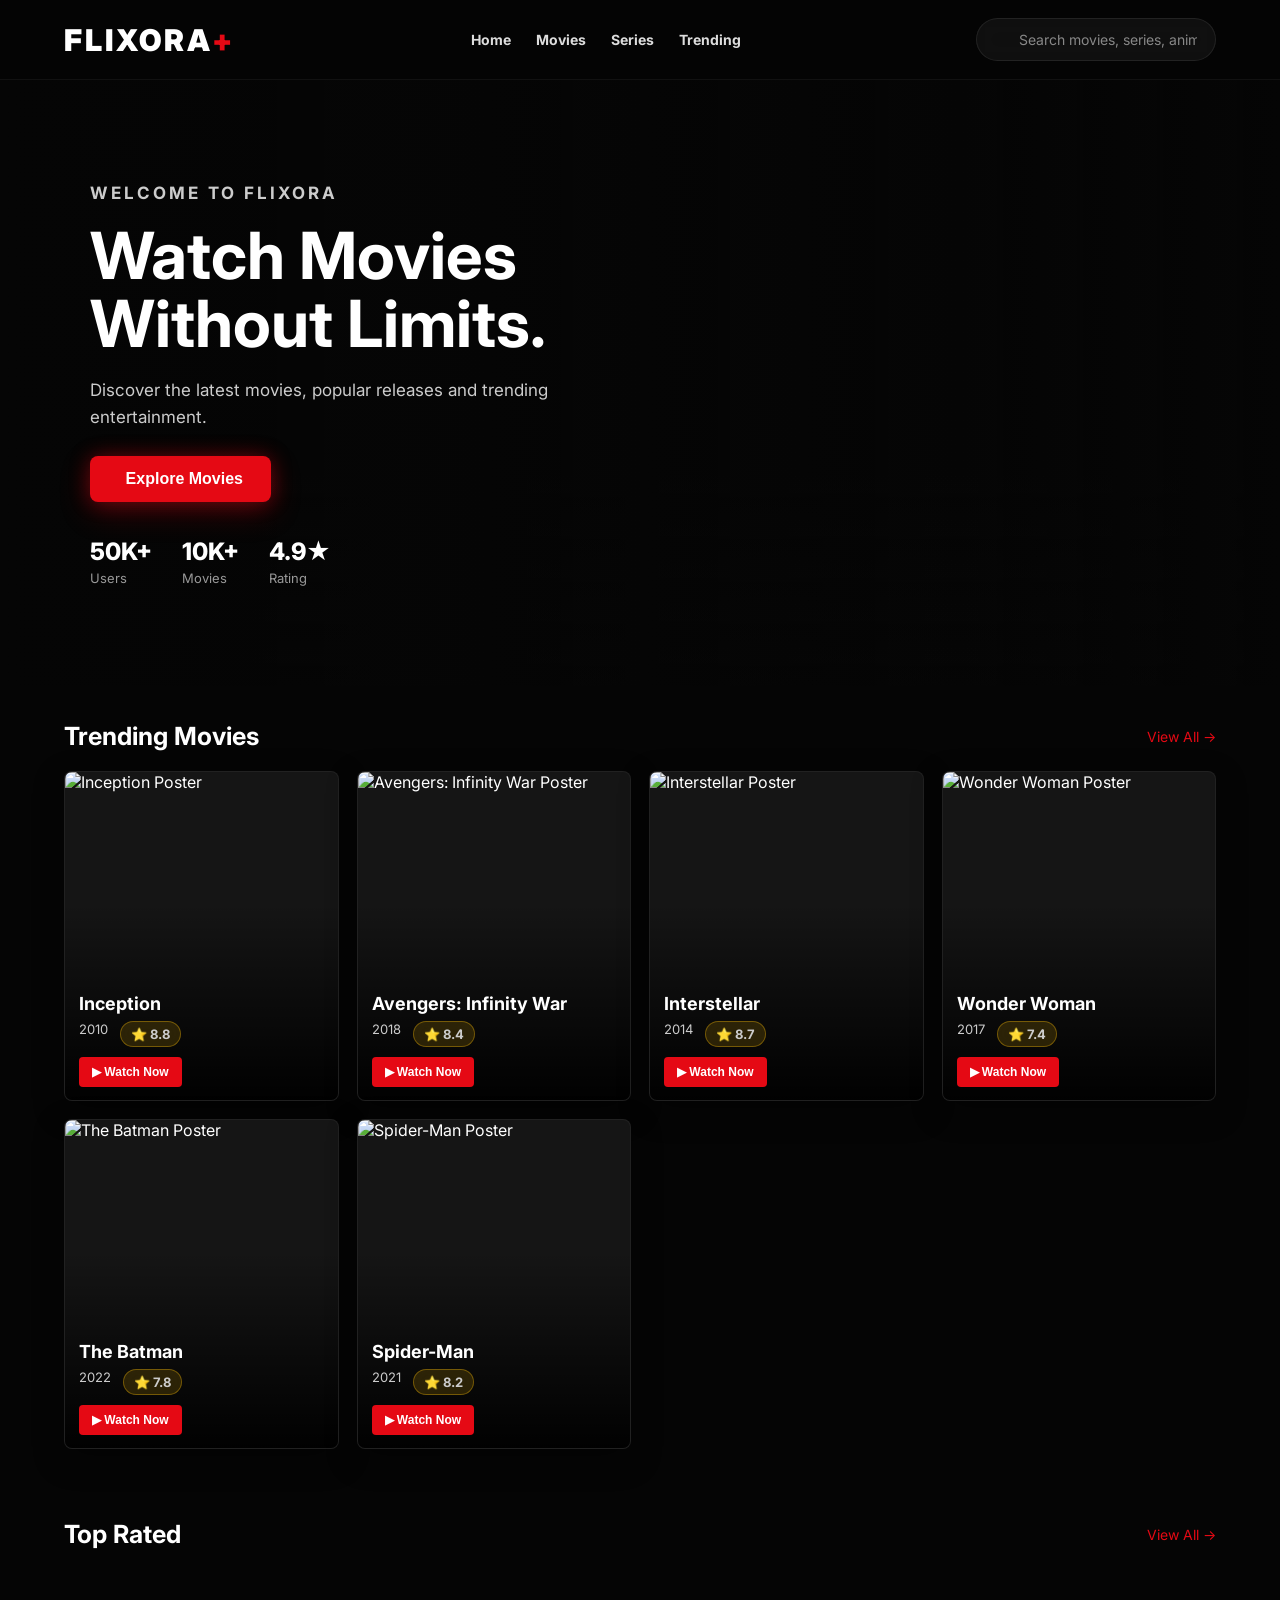
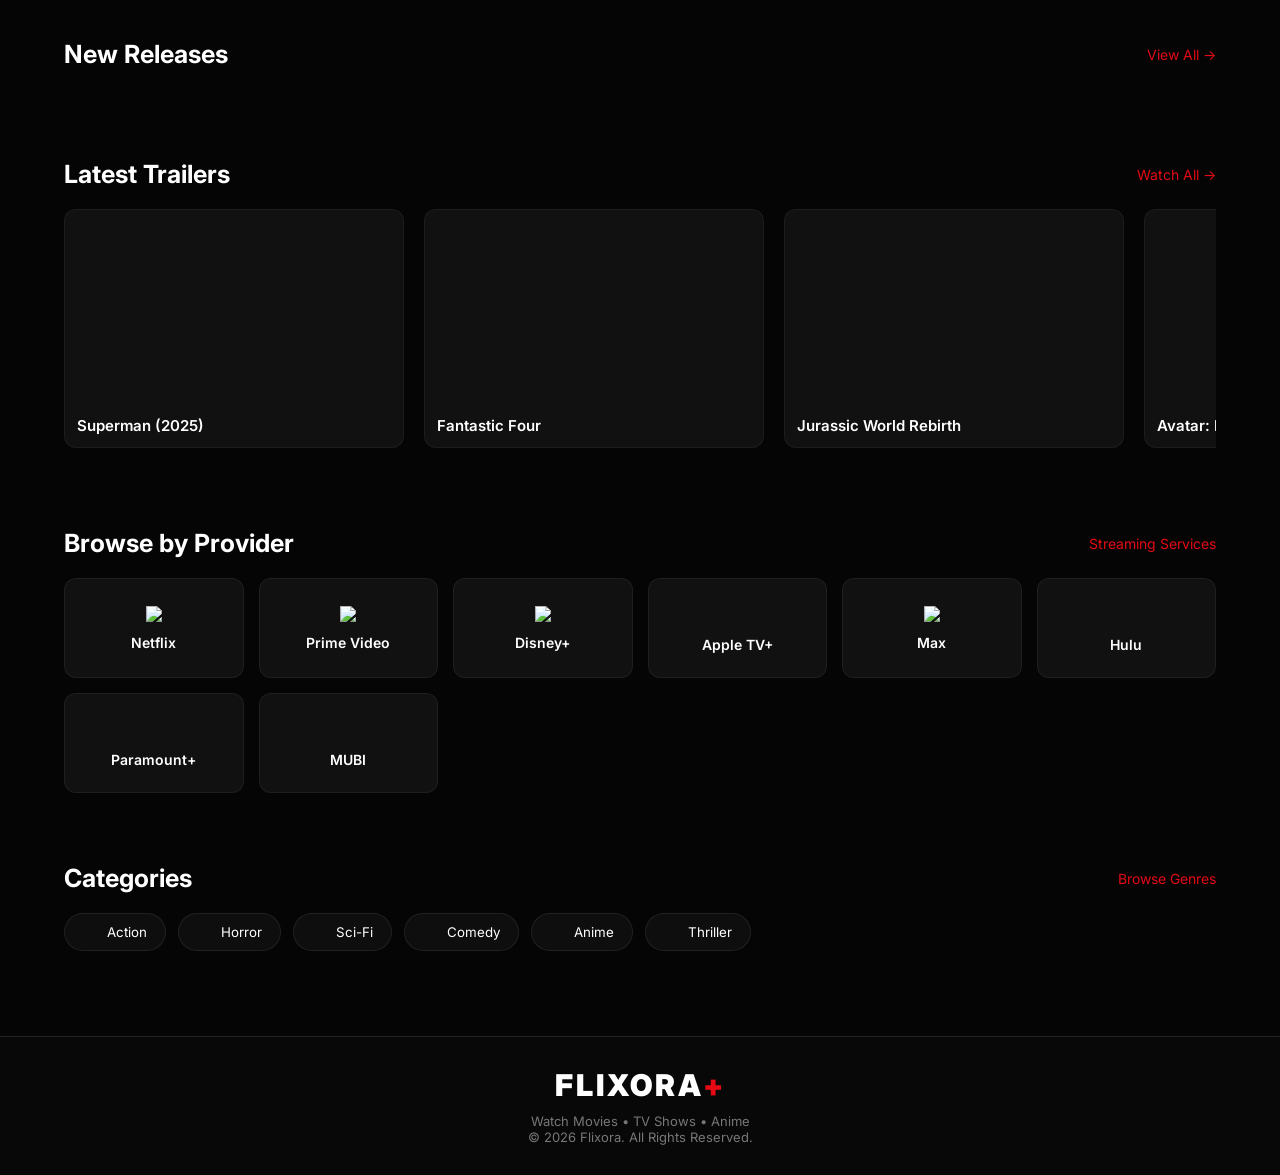
==== commit 88b1b9d9: "Add files via upload" ====
--- a/index.html
+++ b/index.html
@@ -39,7 +39,7 @@
     <input
         type="text"
         id="searchInput"
-        placeholder="Search movies..."
+        placeholder="Search movies, series, anime..."
     >
 
 </div>
@@ -68,7 +68,8 @@
             </p>
 
 <button class="hero-btn" id="exploreMoviesBtn">
-    Explore Movies ▶
+    <i data-lucide="play-circle"></i>
+    Explore Movies
 </button>
 
 <div class="hero-stats">
@@ -236,14 +237,49 @@
 
     <div class="provider-grid">
 
-        <div class="provider-card">Netflix</div>
-        <div class="provider-card">Prime Video</div>
-        <div class="provider-card">Disney+</div>
-        <div class="provider-card">Apple TV+</div>
-        <div class="provider-card">Max</div>
-        <div class="provider-card">Hulu</div>
-        <div class="provider-card">Paramount+</div>
-        <div class="provider-card">MUBI</div>
+<div class="provider-card">
+    <img src="https://upload.wikimedia.org/wikipedia/commons/0/08/Netflix_2015_logo.svg">
+    <span>Netflix</span>
+</div>
+
+<div class="provider-card">
+    <img src="https://upload.wikimedia.org/wikipedia/commons/f/f1/Prime_Video.png">
+    <span>Prime Video</span>
+</div>
+
+<div class="provider-card">
+    <img src="https://upload.wikimedia.org/wikipedia/commons/3/3e/Disney%2B_logo.svg">
+    <span>Disney+</span>
+</div>
+
+<div class="provider-card">
+
+    <span>Apple TV+</span>
+
+</div>
+
+<div class="provider-card">
+    <img src="https://upload.wikimedia.org/wikipedia/commons/1/17/HBO_Max_Logo.svg">
+    <span>Max</span>
+</div>
+
+<div class="provider-card">
+
+    <span>Hulu</span>
+
+</div>
+
+<div class="provider-card">
+
+    <span>Paramount+</span>
+
+</div>
+
+<div class="provider-card">
+
+    <span>MUBI</span>
+
+</div>
 
     </div>
 
@@ -302,6 +338,10 @@
         <div class="logo">
             FLIXORA<span>+</span>
         </div>
+
+<p>
+    Watch Movies • TV Shows • Anime
+</p>
 
         <p>
             © 2026 Flixora. All Rights Reserved.
--- a/style.css
+++ b/style.css
@@ -206,6 +206,10 @@
 
     cursor: pointer;
 
+   display: inline-flex;
+align-items: center;
+gap: 8px;
+
     transition: all .3s ease;
 
     box-shadow:
@@ -609,6 +613,11 @@
     font-family: 'Inter', sans-serif;
 
     transition: all .3s ease;
+
+    display: inline-flex;
+align-items: center;
+gap: 8px;
+
 }
 
 .category-btn:hover {
@@ -621,6 +630,14 @@
 
     box-shadow:
         0 10px 25px rgba(229,9,20,.25);
+}
+
+.category-btn i{
+    width:16px;
+    height:16px;
+
+    position: relative;
+    top: 2px;
 }
 
 .hero-stats {
@@ -761,4 +778,25 @@
     transform:translateY(-6px);
     box-shadow:0 15px 40px rgba(229,9,20,.25);
     border-color:#e50914;
+}
+
+.provider-card{
+    display:flex;
+    flex-direction:column;
+    align-items:center;
+    justify-content:center;
+    gap:12px;
+    min-height:100px;
+}
+
+.provider-card img{
+    max-width:90px;
+    max-height:35px;
+    object-fit:contain;
+    filter:brightness(1.1);
+}
+
+.provider-card span{
+    font-size:14px;
+    font-weight:600;
 }
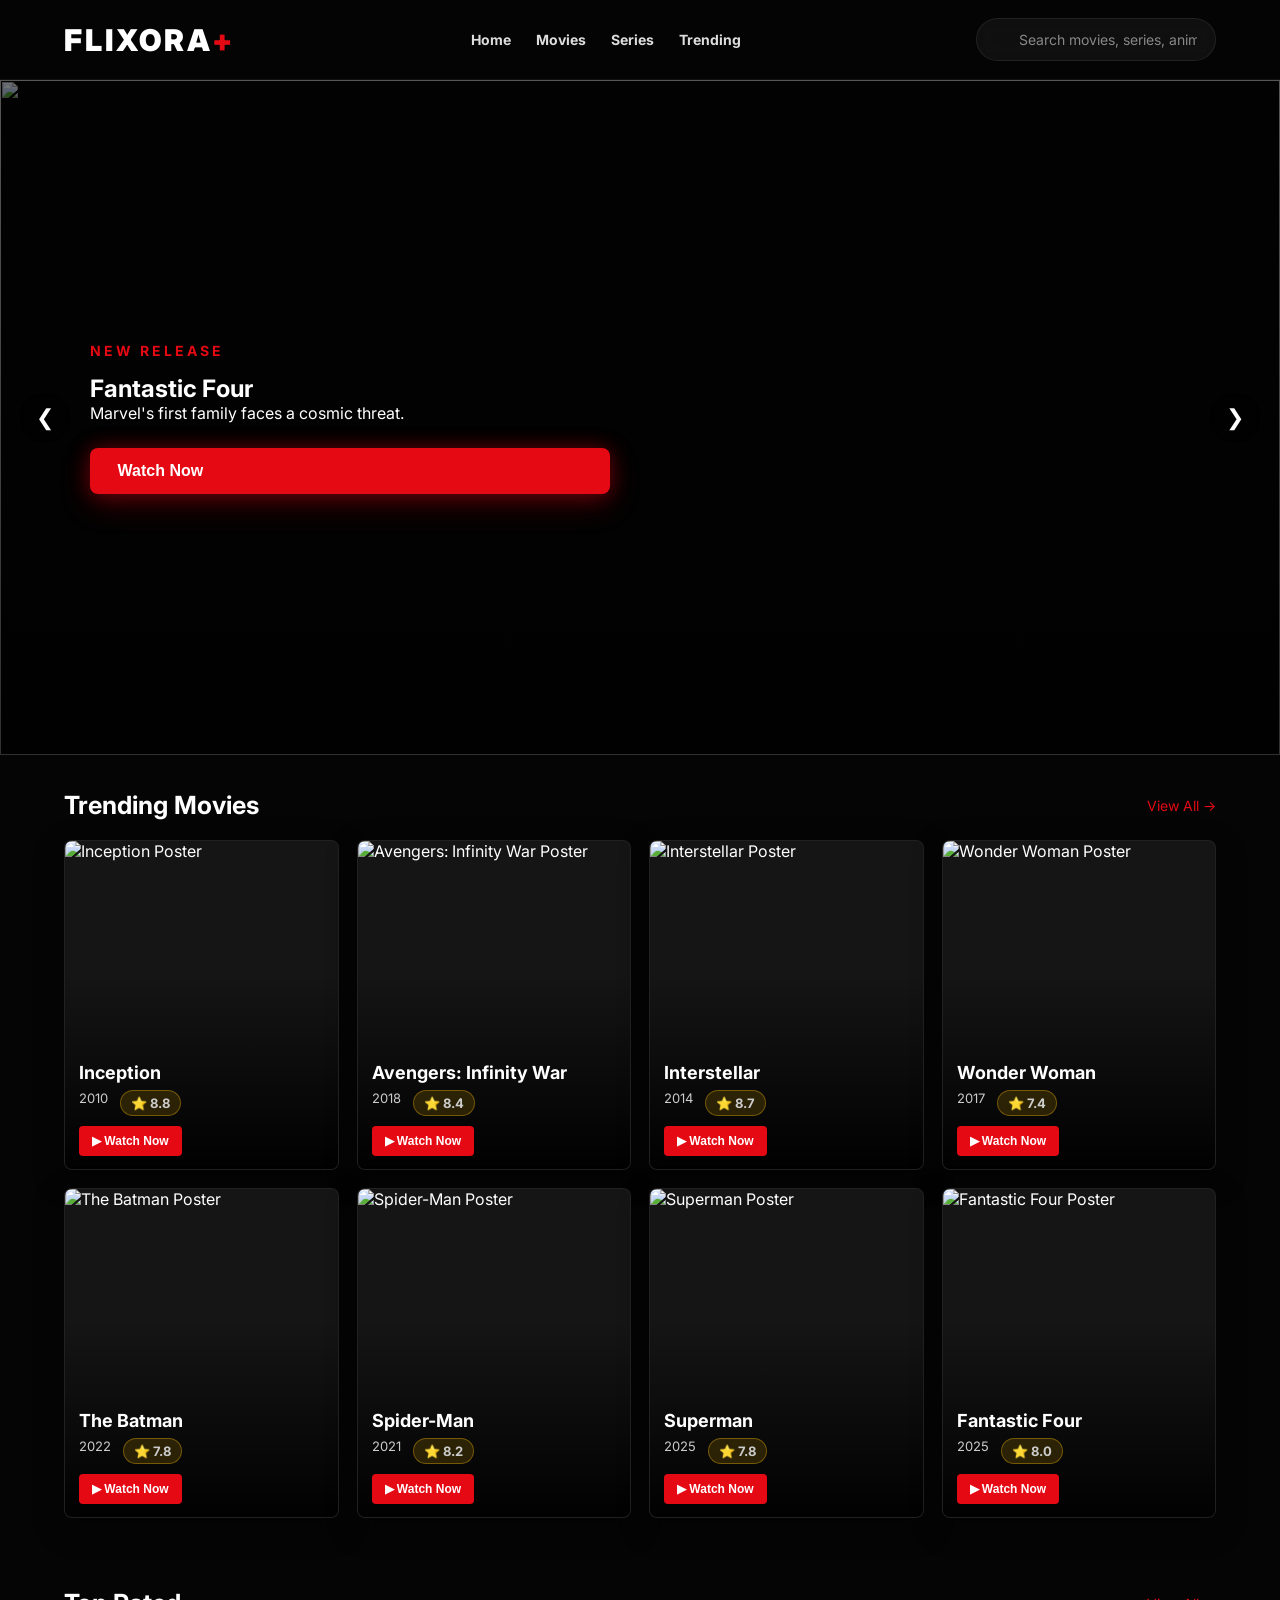
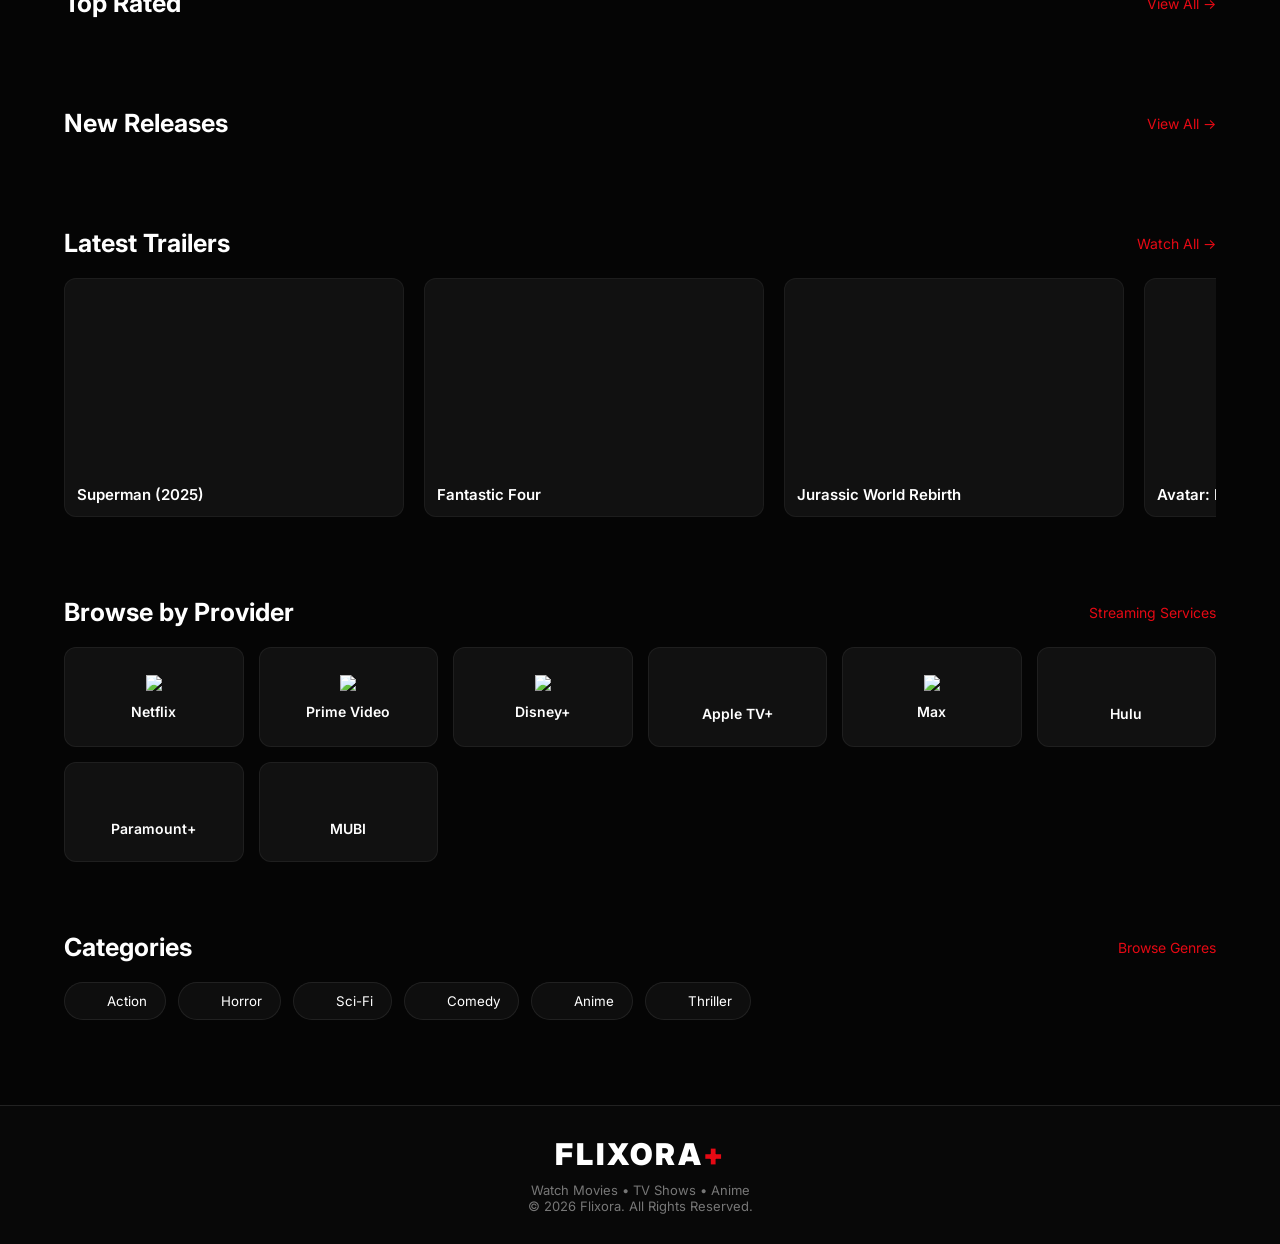
==== commit 0dfc991c: "Add files via upload" ====
--- a/index.html
+++ b/index.html
@@ -47,53 +47,54 @@
     </header>
 
 
-    <!-- ================= HERO ================= -->
-
-    <section class="hero">
+<!-- ================= HERO SLIDER ================= -->
+
+<section class="hero-slider">
+
+    <div class="hero-slide active">
+
+<img
+    class="hero-bg"
+    src="https://images.unsplash.com/photo-1489599849927-2ee91cede3ba?auto=format&fit=crop&w=1600&q=80"
+>
+
+        <div class="hero-overlay"></div>
 
         <div class="hero-content">
 
             <p class="hero-small">
-                WELCOME TO FLIXORA
+                NEW RELEASE
             </p>
 
             <h1>
-                Watch Movies<br>
-                Without Limits.
+                Fantastic Four
             </h1>
 
             <p>
-                Discover the latest movies, popular releases
-                and trending entertainment.
+                Marvel's first family faces a cosmic threat.
             </p>
 
-<button class="hero-btn" id="exploreMoviesBtn">
-    <i data-lucide="play-circle"></i>
-    Explore Movies
-</button>
-
-<div class="hero-stats">
-
-    <div class="hero-stat">
-        <strong>50K+</strong>
-        <span>Users</span>
-    </div>
-
-    <div class="hero-stat">
-        <strong>10K+</strong>
-        <span>Movies</span>
-    </div>
-
-    <div class="hero-stat">
-        <strong>4.9★</strong>
-        <span>Rating</span>
-    </div>
-
-</div>
-
-</div>
-
-    </section>
+            <button class="hero-btn">
+                Watch Now
+            </button>
+
+        </div>
+
+<div class="hero-slider-arrows">
+
+    <button id="heroPrev">
+        ❮
+    </button>
+
+    <button id="heroNext">
+        ❯
+    </button>
+
+</div>
+
+    </div>
+
+</section>
 
 <!-- ================= MY LIST ================= -->
 
--- a/style.css
+++ b/style.css
@@ -229,6 +229,42 @@
         0 15px 40px rgba(229,9,20,.35);
 }
 
+.hero-slider{
+    position: relative;
+    height: 75vh;
+    overflow: hidden;
+}
+
+.hero-slide{
+    position: relative;
+    width: 100%;
+    height: 100%;
+}
+
+.hero-bg{
+    position: absolute;
+    inset: 0;
+
+    width: 100%;
+    height: 100%;
+
+    object-fit: cover;
+}
+
+.hero-content{
+    position: relative;
+    z-index: 2;
+
+    height: 100%;
+
+    display: flex;
+    flex-direction: column;
+    justify-content: center;
+
+    padding: 0 7%;
+
+    max-width: 700px;
+}
 
 /* ================= MOVIES ================= */
 
@@ -511,6 +547,42 @@
         padding: 7px 10px;
         font-size: 11px;
     }
+
+  /* HERO MOBILE FIX */
+
+.hero-slider{
+    height: 520px;
+}
+
+.hero-content{
+    max-width: 100%;
+}
+
+.hero-content h1{
+    font-size: 46px;
+    line-height: 1.05;
+}
+
+.hero-content p{
+    font-size: 14px;
+    max-width: 280px;
+}
+
+.hero-slider-arrows{
+    top: 58%;
+}
+
+.hero-slider-arrows button{
+    width: 55px;
+    height: 55px;
+    font-size: 28px;
+}
+
+.hero-btn{
+    width: 100%;
+    justify-content: center;
+}
+  
 }
 
 /* ================= DATABASE MOVIE GRID ================= */
@@ -799,4 +871,132 @@
 .provider-card span{
     font-size:14px;
     font-weight:600;
+}
+
+/* ================= HERO SLIDER ================= */
+
+.hero{
+    position:relative;
+    overflow:hidden;
+}
+
+.hero-overlay{
+    position:absolute;
+    inset:0;
+
+    background:
+    linear-gradient(
+        rgba(0,0,0,.55),
+        rgba(0,0,0,.75)
+    );
+
+    z-index:1;
+}
+
+.hero-content{
+    position:relative;
+    z-index:2;
+}
+
+.hero-slider-arrows{
+    position:absolute;
+
+    top:50%;
+    left:0;
+    width:100%;
+
+    transform:translateY(-50%);
+
+    display:flex;
+    justify-content:space-between;
+
+    padding:0 20px;
+
+    z-index:3;
+}
+
+@media(max-width:700px){
+
+    .hero-slider-arrows{
+
+        top:auto;
+        bottom:25px;
+
+        transform:none;
+
+        justify-content:center;
+        gap:20px;
+
+        padding:0;
+    }
+
+    .hero-slider-arrows button{
+
+        position:static;
+
+        width:50px;
+        height:50px;
+    }
+
+}
+
+.hero-slider-arrows button{
+
+    width:50px;
+    height:50px;
+
+    border:none;
+    border-radius:50%;
+
+    cursor:pointer;
+
+    font-size:22px;
+
+    color:white;
+
+    background:
+    rgba(0,0,0,.45);
+
+    backdrop-filter:blur(6px);
+}
+
+.hero-slider-arrows button:hover{
+
+    background:#e50914;
+
+}
+
+.hero-slider{
+    position:relative;
+    height:75vh;
+    overflow:hidden;
+}
+
+.hero-slide{
+    position:relative;
+    height:100%;
+}
+
+.hero-bg{
+    position:absolute;
+    top:0;
+    left:0;
+
+    width:100%;
+    height:100%;
+
+    object-fit:cover;
+
+    z-index:0;
+}
+
+@media(max-width:700px){
+
+.hero-slider{
+    height:500px;
+}
+    .hero-content{
+        padding:40px 25px;
+    }
+
 }
